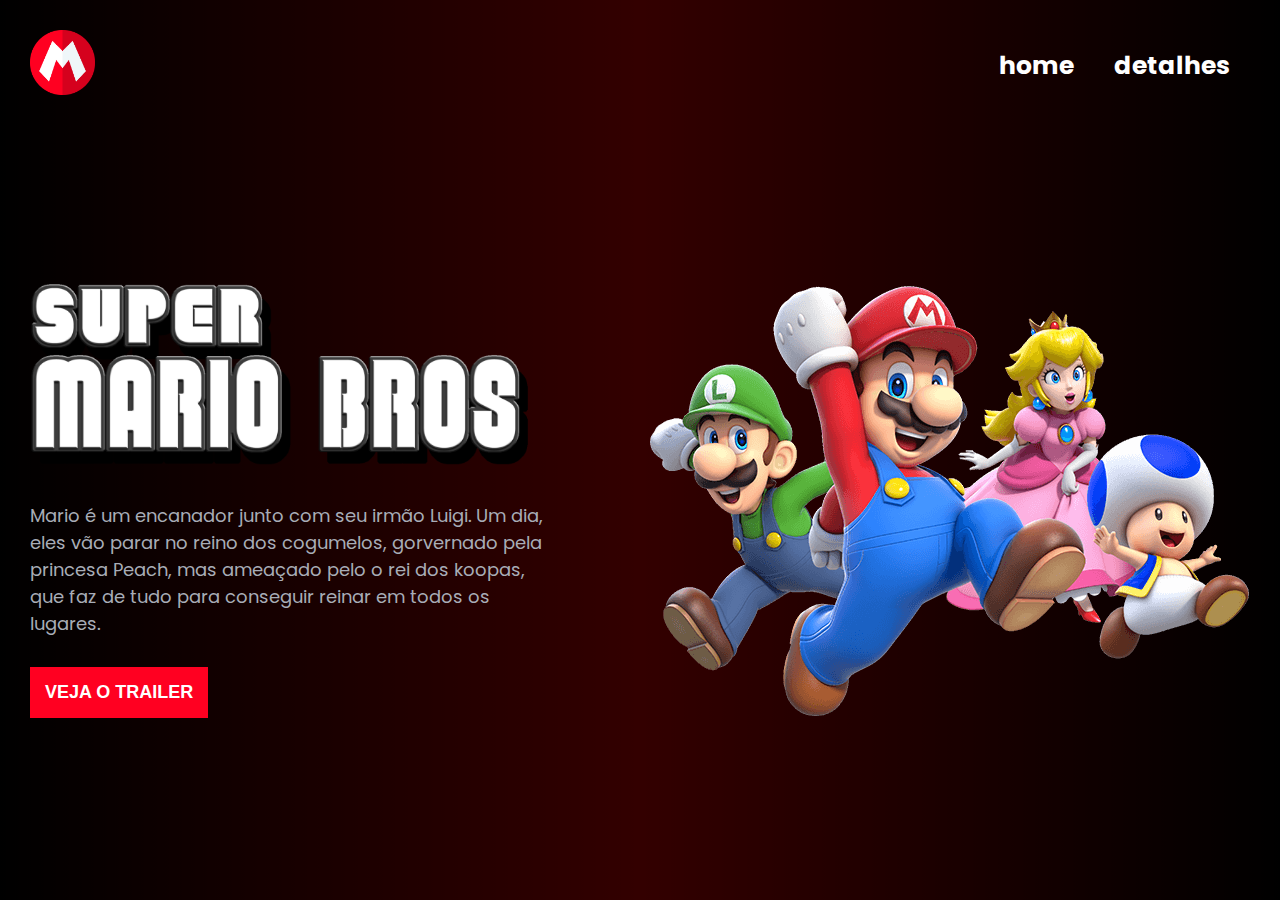
==== index.html @ 77a28135 "Add files via upload" ====
<!DOCTYPE html>
<html lang="pt-BR">
    <head>
        <meta charset="UTF-8"/>
        <meta http-equiv="X-UA-Compatible" content="IE=edge"/>
        <meta name="viewport" content="width=device-width, initial-scale=1.0" />

        <link rel="shortcut icon" href="./src/imagens/871392.png" type="image/x-icon">

        <link rel="preconnect" href="https://fonts.googleapis.com" />
        
        <link rel="preconnect" href="https://fonts.gstatic.com" crossorigin />
        
        <link href="https://fonts.googleapis.com/css2?family=Poppins:wght@100;300;500&display=swap" rel="stylesheet"/>
       
       
        <link rel="stylesheet" href="./src/css/reset.css">
        
        <link rel="stylesheet" href="./src/css/estilos.css">

        
        <link rel="stylesheet"  href="./src/css/responsivo.css">
       
        <title>Super Mario Bros - o Filme</title>

    </head>
    <body>
        <div class="fundo-video">
            <video class="video"autoplay loop muted>
                <source src="./video/video-mario.mp4" type="video/mp4" />
            </video>
        </div>

            <header class="cabecalho">
            <a>
            <img class="logo"
            src="./src/imagens/logo-chapeu-mario.png" alt="logo chapeu mario">
            </a>
            <nav>
            <ul class="menu">
                <li><a href="#">home</a></li>
                <li><a href="#">detalhes</a></li>
            </ul>
            </nav>
            </header>
        <main class="container">
            <div class="informacoes">
            <img class="imagem-titulo" src="./src/imagens/titulo.png" alt="imagem do titulo do filme">
            <p class="descricao">Mario é um encanador junto com seu irmão Luigi. Um dia,
                 eles vão parar no reino dos cogumelos, gorvernado pela princesa Peach,
                  mas ameaçado pelo o rei dos koopas, que faz de tudo para conseguir reinar em todos os lugares. </p>
            <button class="botao-trailer">veja o trailer</button>
            </div>
            <img class="mario" src="./src/imagens/super-mario-chars.png"/>

            <div class="modal">
                <div class="conteudo-modal">
                    <span class="fechar-modal">x</span>
                    <iframe id="video" width="560" height="315"  src="https://www.youtube.com/embed/Cb4WV4aXBpk"
                    title="trailer oficial" frameborder="1"
                    allow="accelerometer; autoplay; clipboard-write; encrypted-media; gyroscope; picture-in-picture"
                    allowfullscreen></iframe>
                </div>    
            </div>
        </main>
        <script src="./src/js/index.js"></script>
    </body>
</html>
---- src/css/estilos.css ----
body {
    font-family: 'poppins';
}

.cabecalho {
    display: flex;
    justify-content: space-between;
    padding: 30px;
    max-width: 1440px;
    margin: 0 auto;
}

.cabecalho .logo {
    width: 65px;
}

.cabecalho .menu {
    
    display: flex;
    align-items: center;
    height: 100%;
}

.cabecalho nav li a {
    font-weight: bold;
    color: #ffffff;
    font-size: 25px;
    padding: 10px 20px;
    border-radius: 50px;
    transition: 0.2s;
}

.cabecalho nav li a:hover {
    background-color: #d5011d;
}

.container {
    max-width: 1440px;
    margin: 0 auto;
    display: flex;
    align-items: center;
    height: calc(100vh - 132px);
    padding: 0 30px 30px;

}
.container .imagem-titulo {
    max-width: 500PX;
}

.container .descricao {
    color: #a8adb7;
    width: 85%;
    font-size: 18px;
    margin: 30px 0;
}

.container .botao-trailer {
    background-color: #ff0021;
    color: #ffffff;
    padding: 15px;
    font-size: 18px;
    font-weight: bold;
    cursor: pointer;
    border: none;
    text-transform: 
    uppercase;
    transition: 0.5s all ease-in-out;
}

.container .botao-trailer:hover {
    transform: scale(1.1)
}

.fundo-video {
    background-color: red;
    position: absolute;
    z-index: -1;
    width: 100vw;
    height: 100vh;
    overflow: hidden;
    display: flex;
    justify-content: center;
}

.fundo-video .video {
    height: 100vh;
}

.fundo-video::after {
    content: "";
    height: 100vh;
    width: 100vw;
    position: absolute;
    top: 0;
    left: 0;
    
    background: linear-gradient(90deg, rgba(0,0,0,1) 0%, rgba(0,0,0,0.8) 50%, rgba(0,0,0,1) 100%);
}

.modal {
    background-color: red;
    position: fixed;
    width: 100vw;
    height: 100vh ;
    top: 0;
    left: 0;
    background-color: rgba(52, 52, 50, 0.749);
    opacity: 0;
    visibility: hidden;

}

.conteudo-modal {
    display: flex;
    justify-content: center;
    align-items: center;
    flex-direction: column;
    height: 100vh;
    border-radius: 5px;
    gap: 15px;
}

.fechar-modal {
    background-color: #ffffff;
    color: #f03a17;
    font-weight: bold;
    font-size: 20px;
    width: 40px;
    text-align: center;
    cursor: pointer;
    border-radius: 10px;

}

.modal iframe {
    border-width: 0;
    width: 640px;
    height: 360px;
}

.modal.aberto {
    opacity: 1;
    visibility: visible;
}
---- src/css/responsivo.css ----
@media (max-width: 1200px) {
    body {
        background-color: #f44336;
    }

    .fundo-video {
        display: none;
    }

    .container {
        flex-wrap: wrap;
        justify-content: center;
        height: auto;
        gap: 30px;
    }

    .container .mario {
        max-width: 50%;
    }

    .container .informacoes {
        display: flex;
        align-items: center;
        flex-direction: column;
    }

    .container .descricao {
        color: #ffffff;
        text-align: center;
    }

    .container .botao-trailer {
        background-color: #263238;
    }
}

@media (max-width: 500px) {
    .cabecalho {
        flex-wrap: wrap;
        justify-content: center;
        gap: 10px;
    }

    .container .imagem-titulo {
        max-width: 75%;

    }

    .modal .fechar-modal {
        width: 30px;
        line-height: 30px;
    }

    .modal #video {
        width: 300px;
        height: 169px;
    }
}

@media (max-width: 376px) {
    .modal #video {
        width: 250px;
        height: 140px;
    }
}
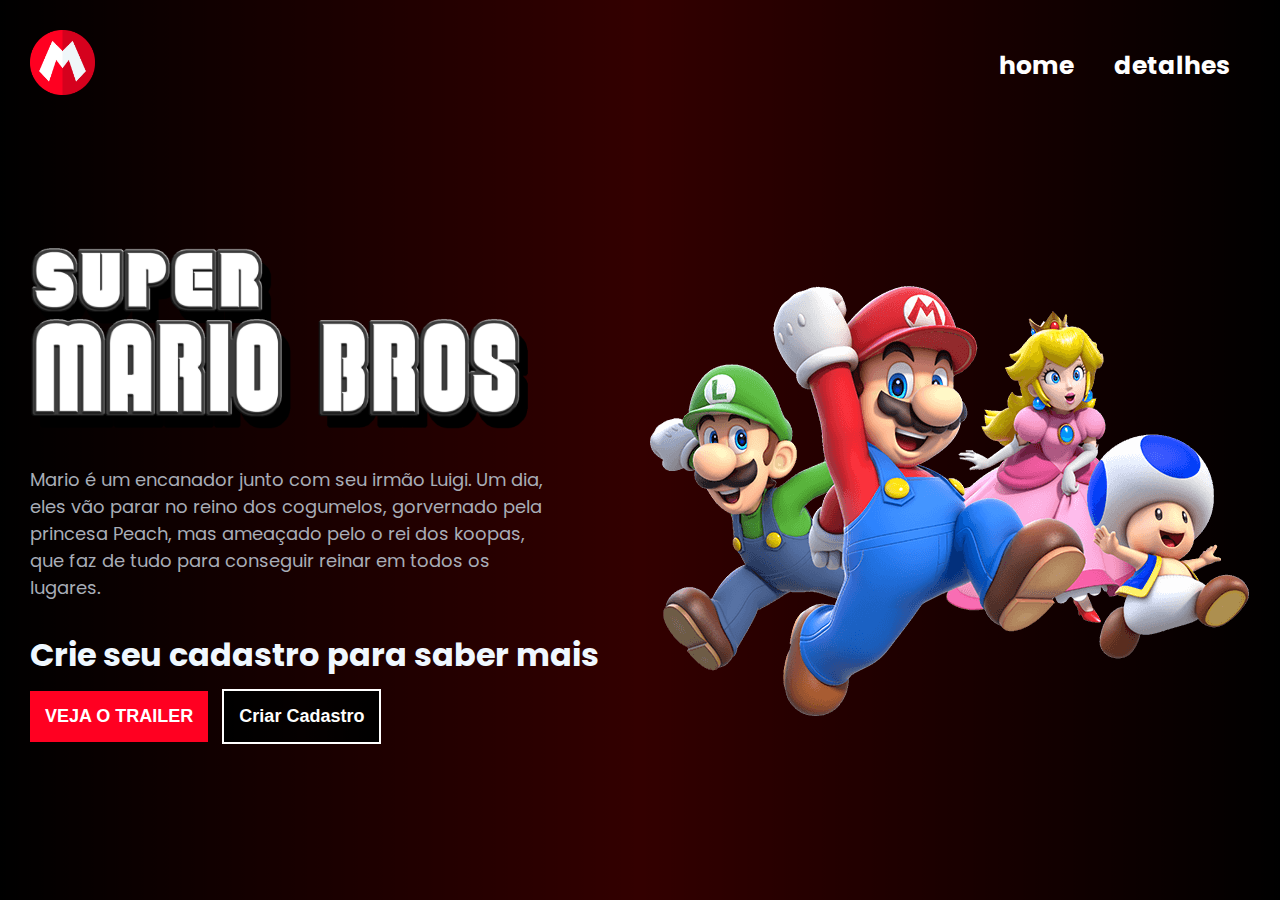
==== commit 2f0f1a43: "2 commit" ====
--- a/index.html
+++ b/index.html
@@ -49,7 +49,11 @@
             <p class="descricao">Mario é um encanador junto com seu irmão Luigi. Um dia,
                  eles vão parar no reino dos cogumelos, gorvernado pela princesa Peach,
                   mas ameaçado pelo o rei dos koopas, que faz de tudo para conseguir reinar em todos os lugares. </p>
+
+            <h1 class="chamada"> Crie seu cadastro para saber mais </h1>
+
             <button class="botao-trailer">veja o trailer</button>
+            <button class="botao" href="./cadastro.html">Criar Cadastro</button>
             </div>
             <img class="mario" src="./src/imagens/super-mario-chars.png"/>
 
--- a/src/css/estilos.css
+++ b/src/css/estilos.css
@@ -71,6 +71,44 @@
     transform: scale(1.1)
 }
 
+.botao {
+    color: #ffffff;
+    background: linear-gradient(90deg, rgba(0,0,0,1) 0%, rgba(0,0,0,0.8) 50%, rgba(0,0,0,1) 100%);
+    padding: 15px;
+    font-size: 18px;
+    font-weight: bold;
+    cursor: pointer;
+    border: 2px solid white;
+    margin: 10px;
+    
+}
+
+.botao {
+    animation: vibrar 0.5s ease-in-out infinite both;
+    color: rgb(253, 253, 251);
+}
+@keyframes vibrar {
+    0% {
+        transform: scale(1);
+    }
+    50% {
+        transform: scale(1.1);
+    }
+    100% {
+        transform: scale(1);
+    }
+}
+
+.chamada {
+    color: aliceblue;
+}
+
+
+
+
+
+
+
 .fundo-video {
     background-color: red;
     position: absolute;
@@ -143,9 +181,11 @@
     visibility: visible;
 }
 
+/* parte da outra pagina */
 
 
 
 
 
 
+
